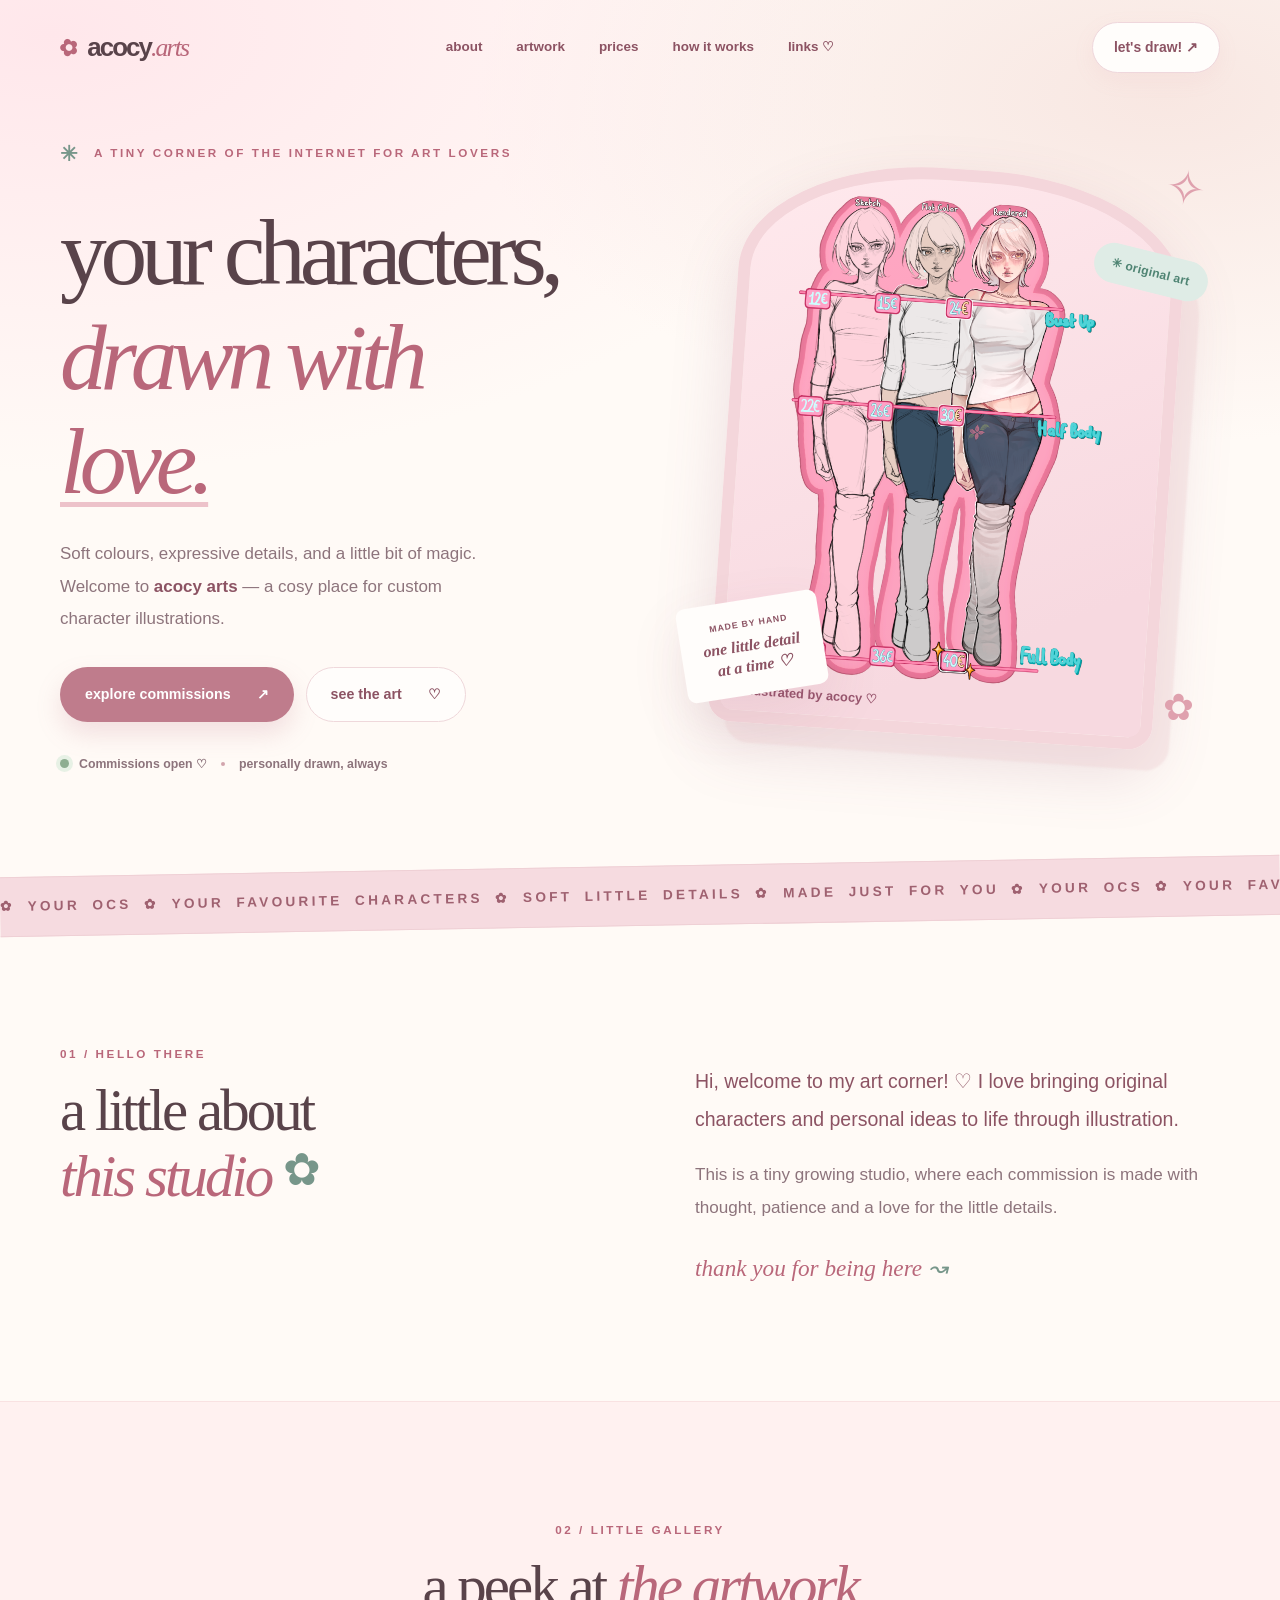
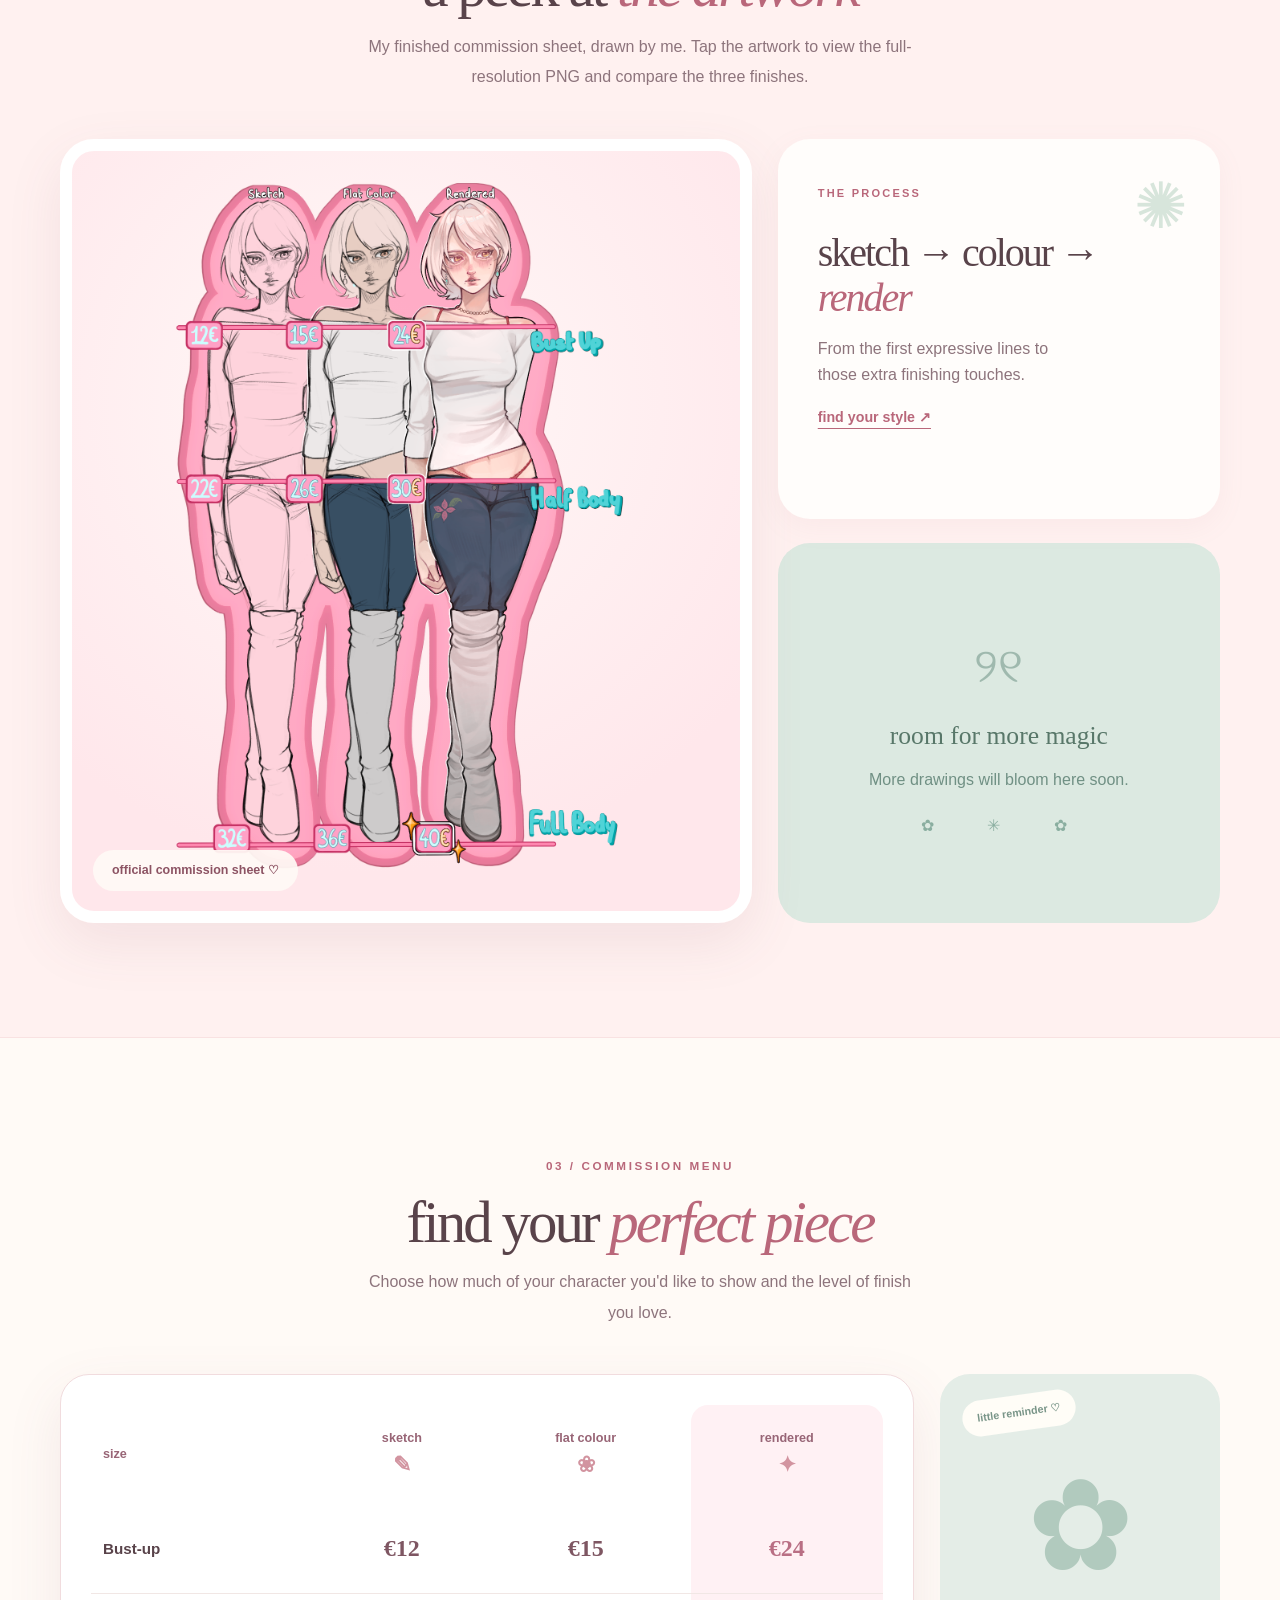
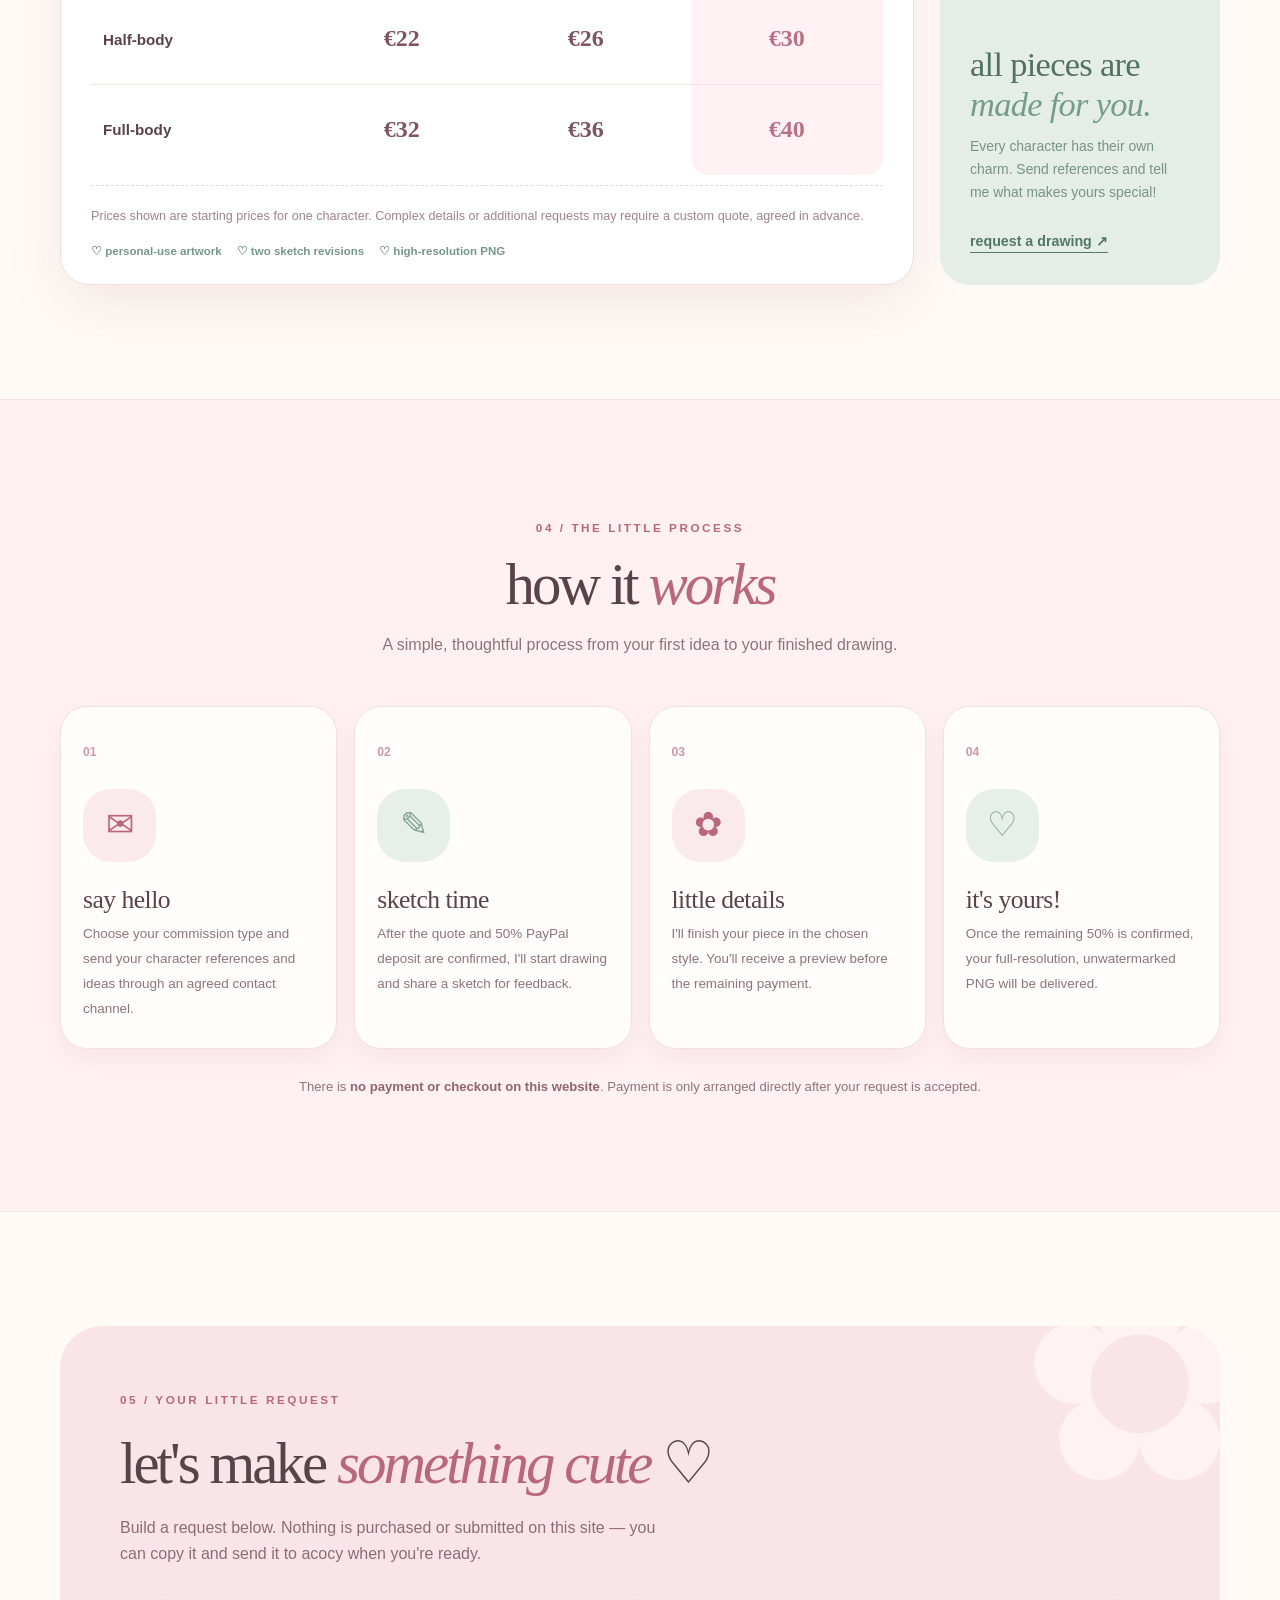
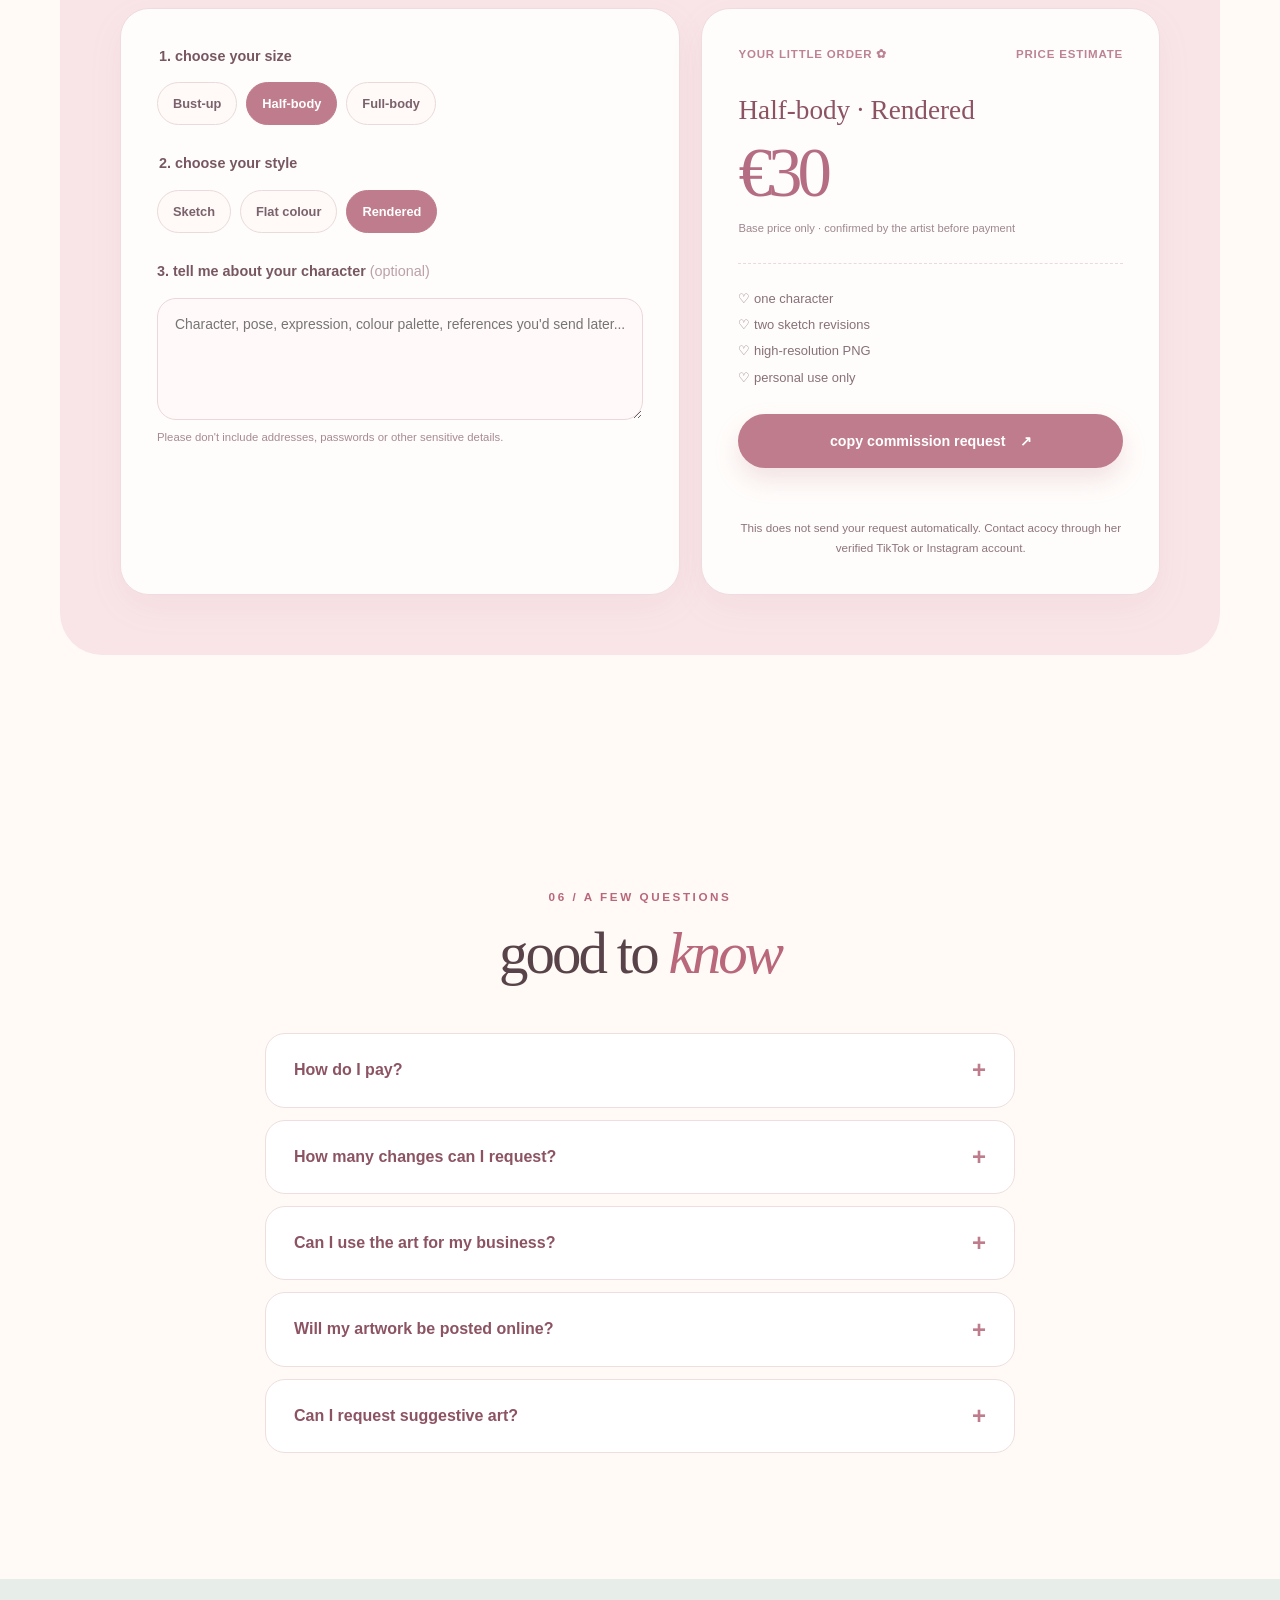
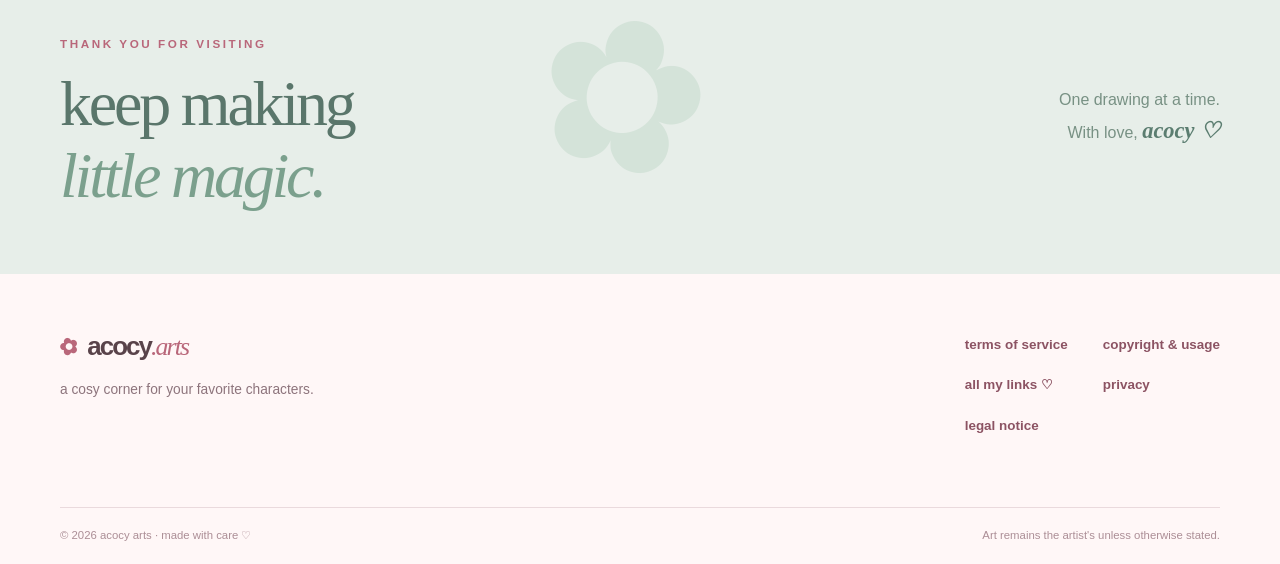
==== index.html @ cb263f5b "Prepare root website for GitHub Pages and remove broken favicon links" ====
<!doctype html>
<html lang="en">
<head>
  <meta charset="utf-8">
  <meta name="viewport" content="width=device-width, initial-scale=1">
  <meta name="theme-color" content="#fff7f6">
  <meta name="description" content="acocy arts — cosy custom character portraits, drawn with care. Explore commission prices, choose your style, and send a commission request. No checkout or payments on this website.">
  <title>acocy arts — made with a little love ♡</title>
  
  <link rel="stylesheet" href="styles.css">
  <script src="site-config.js" defer></script>
  <script src="script.js" defer></script>
</head>
<body>
  <a class="skip-link" href="#main">Skip to content</a>
  <div class="top-wash" aria-hidden="true"></div>
  <header class="site-header">
    <div class="header-inner shell">
      <a class="logo" href="#home" aria-label="acocy arts home"><span class="logo-flower">✿</span> acocy<span class="logo-suffix">.arts</span></a>
      <nav class="desktop-nav" aria-label="Main navigation">
        <a href="#about">about</a><a href="#work">artwork</a><a href="#pricing">prices</a><a href="#how">how it works</a><a href="links.html">links ♡</a>
      </nav>
      <a class="nav-cta" href="#request">let's draw! <span aria-hidden="true">↗</span></a>
    </div>
  </header>
  <main id="main">
    <section id="home" class="hero shell">
      <div class="hero-copy">
        <span class="eyebrow"><span class="tiny-star">✳</span> a tiny corner of the internet for art lovers</span>
        <h1>your characters,<br><em>drawn with</em><br><span class="squiggle">love.</span></h1>
        <p>Soft colours, expressive details, and a little bit of magic. Welcome to <strong>acocy arts</strong> — a cosy place for custom character illustrations.</p>
        <div class="hero-actions"><a class="btn btn-primary" href="#pricing">explore commissions <span aria-hidden="true">↗</span></a><a class="btn btn-light" href="#work">see the art <span aria-hidden="true">♡</span></a></div>
        <div class="hero-note"><span class="status-dot" aria-hidden="true"></span><span id="hero-status">Commissions open ♡</span><span class="note-divider" aria-hidden="true"></span> <span>personally drawn, always</span></div>
      </div>
      <div class="hero-visual">
        <div class="circle-doodle circle-one" aria-hidden="true">✧</div><div class="circle-doodle circle-two" aria-hidden="true">✿</div>
        <div class="hero-image-frame"><img src="assets/acocy-commission-sheet.png" alt="Original commission sheet artwork by acocy, showing sketch, flat colour, and rendered character examples" width="1216" height="1731"><span class="frame-credit">illustrated by acocy ♡</span></div>
        <div class="floating-note"><span>made by hand</span><strong>one little detail<br>at a time ♡</strong></div>
        <span class="illustration-stamp">✳ original art</span>
      </div>
    </section>
    <div class="marquee-ribbon" aria-label="Custom art with care"><div class="ribbon-content" aria-hidden="true">✿ your ocs ✿ your favourite characters ✿ soft little details ✿ made just for you ✿ your ocs ✿ your favourite characters ✿ soft little details ✿ made just for you ✿</div></div>
    <section id="about" class="intro shell section-space">
      <div class="section-heading slim"><span class="eyebrow">01 / hello there</span><h2>a little about<br><em>this studio</em> <span class="mini-flower">✿</span></h2></div>
      <div class="intro-copy"><p>Hi, welcome to my art corner! <span aria-hidden="true">♡</span> I love bringing original characters and personal ideas to life through illustration.</p><p>This is a tiny growing studio, where each commission is made with thought, patience and a love for the little details.</p><div class="intro-signoff">thank you for being here <span>↝</span></div></div>
    </section>
    <section id="work" class="work-section section-space">
      <div class="shell">
        <div class="section-heading centered"><span class="eyebrow">02 / little gallery</span><h2>a peek at <em>the artwork</em></h2><p>My finished commission sheet, drawn by me. Tap the artwork to view the full-resolution PNG and compare the three finishes.</p></div>
        <div class="portfolio-grid">
          <div class="portfolio-feature"><a class="portfolio-image-link" href="assets/acocy-original-commission-sheet.png" target="_blank" rel="noopener" aria-label="Open acocy’s finished commission sheet in full resolution"><img src="assets/acocy-commission-sheet.png" alt="Finished commission sheet by acocy: sketch, flat colour and rendered versions, with prices for bust-up, half-body and full-body" loading="lazy" width="1216" height="1731"></a><span class="image-label">official commission sheet ♡</span></div>
          <div class="portfolio-side">
            <div class="style-note-card"><span class="card-sparkle" aria-hidden="true">✺</span><span class="small-label">the process</span><h3>sketch → colour → <em>render</em></h3><p>From the first expressive lines to those extra finishing touches.</p><a href="#pricing">find your style <span aria-hidden="true">↗</span></a></div>
            <div class="future-gallery"><span class="little-bow" aria-hidden="true">୨୧</span><strong>room for more magic</strong><p>More drawings will bloom here soon.</p><div class="tiny-daisies" aria-hidden="true">✿ &nbsp; ✳ &nbsp; ✿</div></div>
          </div>
        </div>
      </div>
    </section>
    <section id="pricing" class="pricing-section shell section-space">
      <div class="section-heading centered"><span class="eyebrow">03 / commission menu</span><h2>find your <em>perfect piece</em></h2><p>Choose how much of your character you'd like to show and the level of finish you love.</p></div>
      <div class="pricing-layout">
        <div class="pricing-table-wrap"><table class="price-table"><caption class="sr-only">Commission prices in euros by drawing size and style</caption><thead><tr><th scope="col">size</th><th scope="col">sketch <span>✎</span></th><th scope="col">flat colour <span>❀</span></th><th class="render-head" scope="col">rendered <span>✦</span></th></tr></thead><tbody id="price-body"><tr><th scope="row">Bust-up</th><td>€12</td><td>€15</td><td>€24</td></tr><tr><th scope="row">Half-body</th><td>€22</td><td>€26</td><td>€30</td></tr><tr><th scope="row">Full-body</th><td>€32</td><td>€36</td><td>€40</td></tr></tbody></table><p class="pricing-footnote">Prices shown are starting prices for one character. Complex details or additional requests may require a custom quote, agreed in advance.</p><div class="included-list"><span>♡ personal-use artwork</span><span>♡ two sketch revisions</span><span>♡ high-resolution PNG</span></div></div>
        <aside class="menu-aside"><div class="menu-aside-sticker">little reminder ♡</div><div class="menu-aside-illustration" aria-hidden="true">✿</div><h3>all pieces are<br><em>made for you.</em></h3><p>Every character has their own charm. Send references and tell me what makes yours special!</p><a href="#request">request a drawing <span aria-hidden="true">↗</span></a></aside>
      </div>
    </section>
    <section id="how" class="how-section section-space"><div class="shell"><div class="section-heading centered"><span class="eyebrow">04 / the little process</span><h2>how it <em>works</em></h2><p>A simple, thoughtful process from your first idea to your finished drawing.</p></div><div class="steps-grid"><article class="step-card"><span class="step-number">01</span><div class="step-icon" aria-hidden="true">✉</div><h3>say hello</h3><p>Choose your commission type and send your character references and ideas through an agreed contact channel.</p></article><article class="step-card"><span class="step-number">02</span><div class="step-icon" aria-hidden="true">✎</div><h3>sketch time</h3><p>After the quote and 50% PayPal deposit are confirmed, I'll start drawing and share a sketch for feedback.</p></article><article class="step-card"><span class="step-number">03</span><div class="step-icon" aria-hidden="true">✿</div><h3>little details</h3><p>I'll finish your piece in the chosen style. You'll receive a preview before the remaining payment.</p></article><article class="step-card"><span class="step-number">04</span><div class="step-icon" aria-hidden="true">♡</div><h3>it's yours!</h3><p>Once the remaining 50% is confirmed, your full-resolution, unwatermarked PNG will be delivered.</p></article></div><p class="process-note">There is <strong>no payment or checkout on this website</strong>. Payment is only arranged directly after your request is accepted.</p></div></section>
    <section id="request" class="request-section shell section-space"><div class="request-panel"><div class="request-heading"><span class="eyebrow">05 / your little request</span><h2>let's make <em>something cute</em> ♡</h2><p>Build a request below. Nothing is purchased or submitted on this site — you can copy it and send it to acocy when you're ready.</p></div><div class="request-builder"><div class="builder-controls"><fieldset><legend>1. choose your size</legend><div id="size-options" class="choice-group" aria-label="Commission size"></div></fieldset><fieldset><legend>2. choose your style</legend><div id="style-options" class="choice-group" aria-label="Art style"></div></fieldset><label class="note-label" for="request-notes">3. tell me about your character <span>(optional)</span></label><textarea id="request-notes" rows="4" maxlength="800" placeholder="Character, pose, expression, colour palette, references you'd send later..." aria-describedby="notes-hint"></textarea><span id="notes-hint" class="input-hint">Please don't include addresses, passwords or other sensitive details.</span></div><div class="builder-summary"><div class="summary-top"><span>your little order <span aria-hidden="true">✿</span></span><span>price estimate</span></div><p id="summary-name" class="summary-name">Half-body · Rendered</p><div id="summary-price" class="summary-price">€30</div><p class="summary-caption">Base price only · confirmed by the artist before payment</p><div class="summary-includes"><p>♡ one character</p><p>♡ two sketch revisions</p><p>♡ high-resolution PNG</p><p>♡ personal use only</p></div><button id="copy-request" class="btn btn-primary copy-btn" type="button">copy commission request <span aria-hidden="true">↗</span></button><p id="copy-feedback" class="copy-feedback" role="status" aria-live="polite"></p><div id="social-links" class="contact-actions" hidden></div><p class="contact-hint">This does not send your request automatically. Contact acocy through her verified TikTok or Instagram account.</p></div></div></div></section>
    <section class="faq-section shell section-space"><div class="section-heading centered"><span class="eyebrow">06 / a few questions</span><h2>good to <em>know</em></h2></div><div class="faq-list"><details><summary>How do I pay?</summary><p>After your request is accepted, payment is arranged directly via PayPal Goods &amp; Services. Pay 50% before the drawing begins and 50% after the final preview is approved, before receiving the finished PNG. There is no website checkout.</p></details><details><summary>How many changes can I request?</summary><p>Two reasonable revision requests are included during the sketch stage. Larger changes after approval may need a new quote. Mistakes against the agreed brief will be corrected as appropriate, without taking away your legal rights.</p></details><details><summary>Can I use the art for my business?</summary><p>Not at this time. Commissions are licensed for personal, non-commercial use only. Commercial licensing is currently unavailable.</p></details><details><summary>Will my artwork be posted online?</summary><p>Only if you give permission. I'll ask before sharing your commissioned artwork in my portfolio or on social media.</p></details><details><summary>Can I request suggestive art?</summary><p>Mild, non-explicit suggestive artwork may be considered at the artist's discretion. Explicit sexual content, sexualized minors, hateful content and other requests outside the artist's boundaries are not accepted.</p></details></div></section>
    <section class="goodbye-section"><div class="shell goodbye-inner"><span class="goodbye-flower" aria-hidden="true">✿</span><div><span class="eyebrow">thank you for visiting</span><h2>keep making<br><em>little magic.</em></h2></div><p>One drawing at a time.<br>With love, <strong>acocy ♡</strong></p></div></section>
  </main>
  <footer class="site-footer"><div class="shell footer-main"><div><a class="logo footer-logo" href="#home"><span class="logo-flower">✿</span> acocy<span class="logo-suffix">.arts</span></a><p>a cosy corner for your favorite characters.</p></div><div class="footer-links"><a href="terms.html">terms of service</a><a href="copyright.html">copyright &amp; usage</a><a href="links.html">all my links ♡</a><a href="privacy.html">privacy</a><a href="legal.html">legal notice</a></div></div><div class="shell footer-bottom"><span>© <span id="year">2026</span> acocy arts · made with care ♡</span><span>Art remains the artist's unless otherwise stated.</span></div></footer>
</body>
</html>
---- styles.css ----
:root{--paper:#fffaf6;--cream:#fff5ee;--blush:#fce5e6;--pink:#e89da9;--pink-light:#fff1f3;--pink-deep:#b9677a;--rose:#8c5363;--ink:#59434a;--muted:#8d747c;--line:#efd8db;--sage:#77968a;--white:#fffdfb;--radius:28px;--shadow:0 20px 55px rgba(137,79,99,.10)}
*{box-sizing:border-box}html{scroll-behavior:smooth}body{margin:0;background:var(--paper);color:var(--ink);font-family:'Trebuchet MS', 'Segoe UI',Arial,sans-serif;font-size:16px;line-height:1.65;overflow-x:hidden}a{color:inherit}button,textarea{font:inherit}button{cursor:pointer}img{max-width:100%;display:block}::selection{background:#f5cbd2;color:#734251}:focus-visible{outline:3px solid var(--pink-deep);outline-offset:3px}h1,h2,h3,p{margin-top:0}h1,h2,h3{line-height:1.12}h1,h2,h3,.summary-price{font-weight:500}h1,h2,h3,.brand-italic{font-family:Georgia,'Times New Roman',serif}h1 em,h2 em,h3 em{color:var(--pink-deep);font-weight:400}h1{font-size:clamp(3.8rem,7.3vw,7.15rem);letter-spacing:-.066em;margin:.32em 0 .25em}h2{font-size:clamp(2.55rem,4.6vw,4.45rem);letter-spacing:-.05em;margin:.2em 0}h3{font-size:1.55rem;letter-spacing:-.02em}p{color:var(--muted)}.shell{width:min(1160px,calc(100% - 64px));margin-inline:auto}.section-space{padding-top:114px;padding-bottom:114px}.eyebrow{font-size:.73rem;text-transform:uppercase;letter-spacing:.22em;color:var(--pink-deep);font-weight:800}.sr-only{position:absolute;width:1px;height:1px;padding:0;margin:-1px;overflow:hidden;clip:rect(0,0,0,0);white-space:nowrap;border:0}.skip-link{position:absolute;top:-70px;left:12px;z-index:999;background:white;padding:8px;border:2px solid var(--pink-deep)}.skip-link:focus{top:10px}.top-wash{position:absolute;top:0;left:0;right:0;height:680px;pointer-events:none;background:radial-gradient(ellipse at 4% 5%,#ffe7eb 0,transparent 48%),radial-gradient(ellipse at 91% 14%,#f8e7e2 0,transparent 42%);z-index:-1}.site-header{position:relative;z-index:20;padding:22px 0}.header-inner{display:flex;align-items:center;justify-content:space-between;gap:20px}.logo{text-decoration:none;font-size:1.62rem;line-height:1;font-weight:900;letter-spacing:-.075em;color:var(--ink);white-space:nowrap}.logo-flower{color:var(--pink-deep);font-size:1.4rem;display:inline-block;transform:rotate(-18deg);margin-right:6px}.logo-suffix{color:var(--pink-deep);font-family:Georgia,serif;font-style:italic;font-weight:500}.desktop-nav{display:flex;align-items:center;gap:34px}.desktop-nav a,.footer-links a{font-size:.84rem;font-weight:750;text-decoration:none;color:var(--rose);transition:color .2s}.desktop-nav a:hover,.footer-links a:hover{color:var(--pink-deep)}.nav-cta{background:var(--white);color:var(--rose);border:1px solid #efd7dc;padding:13px 21px;border-radius:999px;text-decoration:none;white-space:nowrap;font-size:.87rem;font-weight:800;box-shadow:0 7px 22px #d7879e14}.nav-cta:hover{background:var(--pink-light)}.hero{display:grid;grid-template-columns:1fr 1fr;align-items:center;gap:75px;min-height:700px;padding-top:42px;padding-bottom:92px}.hero-copy{max-width:540px}.hero-copy>p{font-size:1.06rem;max-width:430px;line-height:1.9;margin-bottom:32px}.hero-copy strong{color:var(--rose)}.tiny-star{color:var(--sage);font-size:1.3rem;vertical-align:middle;padding-right:8px}.squiggle{font-style:italic;color:var(--pink-deep);text-decoration:underline;text-decoration-color:#edc2ca;text-decoration-thickness:5px;text-underline-offset:9px}.hero-actions{display:flex;flex-wrap:wrap;gap:12px}.btn{border-radius:999px;text-decoration:none;display:inline-flex;align-items:center;justify-content:center;gap:26px;font-size:.89rem;font-weight:800;padding:17px 24px;border:1px solid transparent;transition:transform .2s,background .2s;line-height:1.3}.btn:hover{transform:translateY(-2px)}.btn-primary{background:#bf7c8c;color:white;box-shadow:0 12px 24px #bf7c8c35}.btn-primary:hover{background:#ab6879}.btn-light{background:var(--white);color:var(--rose);border-color:var(--line)}.hero-note{margin-top:32px;display:flex;align-items:center;flex-wrap:wrap;gap:10px;font-size:.77rem;color:var(--muted);font-weight:700}.status-dot{height:9px;width:9px;border-radius:50%;background:#8eae91;box-shadow:0 0 0 4px #c7e2cc6b}.status-dot.closed{background:var(--pink-deep);box-shadow:0 0 0 4px #f2c8d0}.note-divider{height:4px;width:4px;background:#d2a4ad;border-radius:100%;margin:0 4px}.hero-visual{position:relative;max-width:515px;justify-self:center;width:100%;padding:12px 35px 18px}.hero-image-frame{background:#f2cbd4;border:12px solid #f4d6db;transform:rotate(4deg);padding:15px 15px 38px;border-radius:45% 45% 24px 24px/20% 20% 24px 24px;box-shadow:18px 20px 2px #eed1d36b,0 25px 60px #8e53742b;position:relative;overflow:hidden}.hero-image-frame img{width:100%;max-height:490px;object-fit:cover;object-position:top center;border-radius:45% 45% 11px 11px/18% 18% 11px 11px;background:#f4e1dc;filter:saturate(.89)}.frame-credit{position:absolute;bottom:10px;left:22px;color:#98566e;font-size:.8rem;font-weight:750}.floating-note{position:absolute;left:-2%;bottom:60px;transform:rotate(-9deg);background:var(--white);padding:17px 22px;border-radius:9px;box-shadow:var(--shadow);text-align:center;color:var(--rose);font-size:.8rem}.floating-note span{display:block;letter-spacing:.1em;text-transform:uppercase;font-size:.55rem;font-weight:800;margin-bottom:4px}.floating-note strong{font-family:Georgia,serif;font-size:1rem;font-style:italic;line-height:1.2}.circle-doodle{position:absolute;font-size:3rem;color:#dfa1ae;z-index:3}.circle-one{top:-8px;right:0;transform:rotate(10deg)}.circle-two{bottom:15px;right:12px;font-size:2.3rem}.illustration-stamp{position:absolute;right:-2px;top:16%;background:#dfece6;color:#4f8473;border-radius:999px;transform:rotate(14deg);padding:10px 18px;font-size:.76rem;font-weight:900;letter-spacing:.02em}.marquee-ribbon{overflow:hidden;background:#f6dbe0;border-block:1px solid #efd0d5;transform:rotate(-1deg);padding:18px 0;color:#9f6170}.ribbon-content{min-width:max-content;white-space:nowrap;text-align:center;font-size:.85rem;text-transform:uppercase;letter-spacing:.24em;font-weight:850;word-spacing:.4em}.section-heading{margin-bottom:45px}.section-heading.centered{text-align:center;max-width:700px;margin:0 auto 46px}.section-heading p{max-width:560px;margin:0 auto;line-height:1.9}.mini-flower{font-family:'Trebuchet MS',sans-serif;color:var(--sage);font-size:2.8rem;vertical-align:top}.intro{display:grid;grid-template-columns:1fr 1fr;gap:110px;align-items:start}.intro-copy{padding-top:22px;max-width:530px}.intro-copy p{font-size:1.07rem;line-height:1.95}.intro-copy>p:first-child{color:var(--rose);font-size:1.22rem}.intro-signoff{color:var(--pink-deep);font-family:Georgia,serif;font-size:1.45rem;font-style:italic;margin-top:24px}.intro-signoff span{color:var(--sage)}.work-section{background:#fff1f0;border-block:1px solid #f9e2e2}.portfolio-grid{display:grid;grid-template-columns:1.22fr .78fr;gap:26px}.portfolio-feature{background:#eac1ca;border:12px solid white;border-radius:34px;min-height:510px;overflow:hidden;position:relative;box-shadow:var(--shadow)}.portfolio-feature img{width:100%;height:580px;object-fit:cover;object-position:top center}.image-label{position:absolute;left:21px;bottom:20px;background:#fffaf6ed;color:var(--rose);font-size:.78rem;font-weight:800;padding:10px 19px;border-radius:50px}.portfolio-side{display:grid;grid-template-rows:1fr 1fr;gap:24px}.style-note-card{position:relative;overflow:hidden;background:var(--white);border-radius:32px;padding:40px;box-shadow:0 8px 29px #b77b8912}.small-label{font-size:.69rem;color:var(--pink-deep);letter-spacing:.2em;text-transform:uppercase;font-weight:800}.style-note-card h3{font-size:2.5rem;margin:26px 0 15px;letter-spacing:-.05em}.style-note-card p{max-width:265px}.style-note-card a,.menu-aside a{font-size:.89rem;color:var(--pink-deep);font-weight:850;text-decoration:underline;text-underline-offset:6px}.card-sparkle{position:absolute;right:32px;top:15px;font-size:4rem;color:#d7e5db}.future-gallery{background:#dce9e1;border-radius:32px;padding:42px;display:flex;flex-direction:column;align-items:center;justify-content:center;text-align:center;color:#587769}.future-gallery strong{font-family:Georgia,serif;font-size:1.6rem;font-weight:500;margin:10px 0}.future-gallery p{color:#709084;margin:0}.little-bow{font-size:3rem;color:#9fb9ae}.tiny-daisies{margin-top:20px;letter-spacing:10px;color:#8aaea0}.pricing-layout{display:grid;grid-template-columns:1fr 280px;gap:26px;align-items:stretch}.pricing-table-wrap{background:white;border:1px solid #f1dcde;border-radius:29px;padding:30px 30px 23px;box-shadow:var(--shadow);min-width:0}.price-table{border-collapse:separate;border-spacing:0;width:100%;font-size:.95rem;text-align:center}.price-table th,.price-table td{padding:25px 12px;border-bottom:1px solid #f1e7e5}.price-table thead th{font-size:.79rem;color:#986576;line-height:1.3}.price-table thead span{display:block;color:#d294a0;margin-top:4px;font-size:1.35rem}.price-table th:first-child{text-align:left}.price-table tbody th{font-weight:850;color:var(--ink)}.price-table tbody td{font-family:Georgia,serif;font-size:1.5rem;font-weight:600;color:#7e5662}.price-table tr:last-child td,.price-table tr:last-child th{border:0}.render-head{background:#fff1f4;border-radius:17px 17px 0 0}.price-table tbody td:last-child{background:#fff1f4;color:#b96f84;font-weight:800}.price-table tbody tr:last-child td:last-child{border-radius:0 0 17px 17px}.pricing-footnote{font-size:.79rem;line-height:1.7;color:#9c8589;border-top:1px dashed #e8d8d9;padding-top:20px;margin:10px 0 15px}.included-list{display:flex;gap:15px;flex-wrap:wrap;font-size:.72rem;color:var(--sage);font-weight:850}.menu-aside{background:#e4ede7;border-radius:30px;padding:35px 30px 32px;position:relative;overflow:hidden;display:flex;flex-direction:column;align-items:flex-start;justify-content:flex-end}.menu-aside-sticker{position:absolute;top:21px;left:22px;background:#fffdf7;color:#799588;font-size:.67rem;font-weight:900;padding:9px 15px;border-radius:25px;transform:rotate(-8deg)}.menu-aside-illustration{font-size:8rem;color:#b1cabe;margin:auto;line-height:1}.menu-aside h3{font-size:2.15rem;line-height:1.18;margin-bottom:10px;color:#547165}.menu-aside h3 em{color:#749b8b}.menu-aside p{color:#789287;font-size:.87rem}.menu-aside a{color:#537767;margin-top:12px}.how-section{background:#fff0f1;border-block:1px solid #fae4e6}.steps-grid{display:grid;grid-template-columns:repeat(4,1fr);gap:17px}.step-card{background:var(--white);border:1px solid #f2e1e1;border-radius:27px;padding:31px 22px 26px;box-shadow:0 10px 25px #ac758014}.step-number{font-size:.76rem;font-weight:850;color:#ca9aa6}.step-icon{display:grid;place-items:center;width:73px;height:73px;border-radius:28px;background:#faeaed;color:var(--pink-deep);font-size:2.1rem;margin:24px 0}.step-card:nth-child(even) .step-icon{background:#e6efe9;color:#83a296}.step-card h3{font-size:1.6rem;margin-bottom:8px}.step-card p{font-size:.84rem;line-height:1.85;margin:0}.process-note{text-align:center;font-size:.82rem;margin:27px 0 0}.process-note strong{color:#926474}.request-panel{border-radius:42px;padding:60px;background:#f9e5e8;position:relative;overflow:hidden}.request-panel:before{content:'✿';position:absolute;right:-40px;top:-90px;color:#fff2f3;font-size:18rem;line-height:1}.request-heading{position:relative;max-width:660px;margin-bottom:40px}.request-heading h2{margin:18px 0}.request-heading p{color:#8d6c78;max-width:545px}.request-builder{display:grid;grid-template-columns:1.1fr .9fr;gap:21px;position:relative}.builder-controls,.builder-summary{background:var(--white);border-radius:29px;padding:36px;border:1px solid #f0dce0;box-shadow:0 12px 36px #a36b7612}.builder-controls fieldset{border:0;margin:0 0 27px;padding:0}.builder-controls legend,.note-label{font-weight:850;color:#775762;display:block;font-size:.9rem;margin-bottom:14px}.note-label span{color:#bba0a8;font-weight:500}.choice-group{display:flex;flex-wrap:wrap;gap:9px}.choice-pill{display:inline-flex;align-items:center;justify-content:center;gap:7px;min-height:43px;background:#fff9f8;border:1px solid #e9dadb;color:#7a626c;padding:10px 15px;border-radius:999px;font-size:.8rem;font-weight:800;transition:background .15s,border-color .15s}.choice-pill:hover{border-color:#c9909e}.choice-pill[aria-pressed="true"]{background:#bf7c8c;color:white;border-color:#bf7c8c}.builder-controls textarea{width:100%;resize:vertical;border:1px solid #ecd7d9;border-radius:19px;background:#fffaf9;min-height:114px;padding:14px 17px;outline:none;color:var(--ink);font-size:.87rem;line-height:1.65}.builder-controls textarea:focus{border-color:#c88c9b;box-shadow:0 0 0 3px #eecfd77d}.input-hint{display:block;font-size:.71rem;color:#a78a94}.summary-top{display:flex;justify-content:space-between;gap:10px;font-size:.72rem;color:#bb8393;font-weight:900;letter-spacing:.07em;text-transform:uppercase}.summary-name{margin:24px 0 4px;font-family:Georgia,serif;font-size:1.7rem;color:var(--rose)}.summary-price{font-family:Georgia,serif;font-size:4.3rem;line-height:1.1;letter-spacing:-.07em;color:#b46d83}.summary-caption{font-size:.7rem;margin:7px 0 25px;color:#9d8790}.summary-includes{border-top:1px dashed #ecd9df;padding-top:19px;margin-bottom:26px}.summary-includes p{font-size:.81rem;margin:5px 0;color:#877179}.copy-btn{width:100%;gap:14px}.copy-feedback{font-size:.82rem;color:#608c72;text-align:center;min-height:16px;margin:12px 0 0}.contact-actions{display:flex;flex-wrap:wrap;gap:8px;margin-top:10px}.contact-actions a{color:var(--rose);border:1px solid var(--line);font-weight:750;background:#fff8f8;border-radius:20px;padding:9px 12px;text-decoration:none;font-size:.8rem}.contact-hint{font-size:.73rem;text-align:center;line-height:1.7;margin:12px 0 0}.faq-list{max-width:750px;margin:auto}.faq-list details{background:white;border:1px solid #eededf;border-radius:20px;margin-bottom:12px;overflow:hidden}.faq-list summary{list-style:none;cursor:pointer;padding:23px 28px;font-weight:850;color:var(--rose);display:flex;align-items:center;justify-content:space-between;gap:14px}.faq-list summary::-webkit-details-marker{display:none}.faq-list summary:after{content:'+';font-size:1.5rem;color:#bf7c8c;line-height:1}.faq-list details[open] summary:after{content:'−'}.faq-list details p{padding:0 28px 21px;margin:0;font-size:.91rem;line-height:1.8}.goodbye-section{background:#e7eee9;overflow:hidden}.goodbye-inner{display:flex;align-items:center;justify-content:space-between;gap:30px;min-height:295px;position:relative}.goodbye-inner h2{margin:12px 0;color:#5a766b;font-size:clamp(3rem,5vw,5rem)}.goodbye-inner h2 em{color:#7ba08d}.goodbye-inner p{font-size:1rem;text-align:right;color:#789184}.goodbye-inner p strong{font-family:Georgia,serif;color:#5b7d70;font-size:1.4rem;font-style:italic}.goodbye-flower{position:absolute;left:41%;top:4%;font-size:13rem;line-height:1;color:#d4e3d9;transform:rotate(15deg);pointer-events:none}.site-footer{background:#fff7f7;padding:60px 0 20px}.footer-main{display:flex;justify-content:space-between;gap:30px;align-items:start;margin-bottom:70px}.footer-main p{font-size:.86rem;margin:15px 0}.footer-links{display:grid;grid-template-columns:repeat(2,auto);column-gap:35px;row-gap:18px}.footer-bottom{border-top:1px solid #eadadd;padding-top:18px;display:flex;align-items:center;justify-content:space-between;gap:20px;font-size:.71rem;color:#ac8e96}.legal-page .subhero{padding:92px 0 50px;position:relative}.legal-page .subhero h1{font-size:clamp(3rem,5.8vw,5.8rem);margin:.14em 0}.legal-page .subhero p{max-width:680px}.legal-layout{display:grid;grid-template-columns:260px minmax(0,780px);gap:55px;align-items:start;margin-bottom:110px}.legal-toc{background:#fff0f1;border:1px solid #f1dfe2;border-radius:24px;padding:25px;position:sticky;top:20px}.legal-toc h2{font-size:1.3rem;margin:0 0 15px}.legal-toc a{display:block;padding:6px 0;color:var(--rose);font-size:.85rem;text-decoration:none}.legal-toc a:hover{text-decoration:underline}.legal-article{background:#fffdfb;border:1px solid #f1dfe2;border-radius:30px;padding:46px;box-shadow:0 15px 43px #b9819110}.legal-article section{border-bottom:1px solid #f0e3e4;padding:0 0 27px;margin:0 0 32px;scroll-margin-top:35px}.legal-article section:last-child{border:0;padding:0;margin:0}.legal-article h2{font-size:1.9rem;margin:0 0 13px;color:#835464}.legal-article p,.legal-article li{font-size:.92rem;line-height:1.94;color:#75626a}.legal-article ul,.legal-article ol{padding-left:20px}.legal-article li{margin-bottom:7px}.legal-article strong{color:#765262}.legal-alert{background:#e9f1eb;border-radius:17px;padding:18px 20px;color:#5c786e;font-size:.83rem;margin-top:24px}.legal-alert p{margin:0;color:#5c786e}.legal-back{display:inline-block;text-decoration:none;background:var(--white);border:1px solid var(--line);border-radius:100px;padding:10px 20px;font-weight:800;color:var(--rose);font-size:.86rem;margin-top:20px}
@media(max-width:1000px){.desktop-nav{gap:16px}.hero{gap:28px}.hero h1{font-size:clamp(3.5rem,7vw,5.7rem)}.steps-grid{grid-template-columns:repeat(2,1fr)}.intro{gap:60px}.pricing-layout{grid-template-columns:1fr 230px}.menu-aside{padding:25px}.legal-layout{grid-template-columns:220px minmax(0,1fr);gap:24px}}
@media(max-width:750px){.shell{width:min(100% - 34px,600px)}.section-space{padding-block:76px}.site-header{padding:16px 0}.desktop-nav{display:none}.logo{font-size:1.38rem}.nav-cta{padding:11px 15px;font-size:.77rem}.hero{grid-template-columns:1fr;padding-top:36px;padding-bottom:80px;gap:55px;min-height:0}.hero-copy{max-width:540px}.hero h1{font-size:clamp(3.7rem,13vw,5.3rem)}.hero-copy>p{font-size:.96rem}.hero-visual{width:min(100%,450px);padding:0 36px 12px}.hero-image-frame img{max-height:415px}.floating-note{left:5px;bottom:38px}.illustration-stamp{right:2px}.intro,.portfolio-grid,.pricing-layout,.request-builder,.legal-layout{grid-template-columns:1fr}.intro{gap:0}.intro-copy{padding-top:0}.portfolio-feature img{height:520px}.portfolio-side{grid-template-columns:1fr 1fr;grid-template-rows:auto}.style-note-card,.future-gallery{padding:27px}.style-note-card h3{font-size:1.8rem}.menu-aside{min-height:255px;display:block;padding:35px}.menu-aside-illustration{position:absolute;right:30px;top:48px;font-size:7rem}.menu-aside h3{max-width:240px}.menu-aside p{max-width:300px}.request-panel{padding:28px 18px;border-radius:31px}.request-heading{padding-inline:9px}.footer-main{flex-direction:column;margin-bottom:45px}.footer-links{width:100%;grid-template-columns:repeat(2,minmax(0,1fr))}.footer-bottom{flex-direction:column;align-items:flex-start}.legal-page .subhero{padding:65px 0 28px}.legal-toc{position:static}.legal-article{padding:30px 23px}.goodbye-inner{padding:60px 0;min-height:245px}.goodbye-flower{left:47%;top:20%;font-size:8rem}}
@media(max-width:480px){.hero h1{font-size:3.58rem}.hero-actions{gap:9px}.btn{padding:14px 16px;gap:10px;font-size:.77rem}.hero-note{font-size:.67rem}.hero-visual{padding-inline:27px}.hero-image-frame{border-width:8px;padding:9px 9px 32px}.hero-image-frame img{max-height:370px}.floating-note{font-size:.7rem;padding:9px 11px}.floating-note strong{font-size:.85rem}.illustration-stamp{font-size:.62rem;padding:8px 10px}.portfolio-side{grid-template-columns:1fr}.portfolio-feature img{height:450px}.pricing-table-wrap{padding:20px 11px}.price-table th,.price-table td{padding:19px 5px}.price-table thead th{font-size:.63rem}.price-table tbody th{font-size:.77rem}.price-table tbody td{font-size:1.2rem}.included-list{gap:9px}.step-card{padding:24px 18px}.step-icon{height:54px;width:54px;font-size:1.6rem;margin:17px 0}.step-card h3{font-size:1.35rem}.step-card p{font-size:.76rem}.steps-grid{gap:10px}.builder-controls,.builder-summary{padding:25px 19px}.goodbye-inner{flex-direction:column;align-items:flex-start;gap:5px}.goodbye-inner p{text-align:left}.goodbye-flower{right:0;left:auto;top:25px}}
@media(prefers-reduced-motion:reduce){html{scroll-behavior:auto}*,*:before,*:after{transition-duration:.01ms!important;animation-duration:.01ms!important}}
/* Keep long decorative ribbon text inside the viewport on narrow screens. */
.marquee-ribbon{max-width:100%;overflow:hidden;contain:paint}
@media(max-width:750px){.marquee-ribbon{transform:none}}

/* V2 · The artist's finished transparent commission sheet. */
.hero-image-frame{background:linear-gradient(155deg,#ffe9ed,#f7d9e0 80%)}
.hero-image-frame img{object-fit:contain;object-position:top center;background:transparent;filter:none;height:490px;width:100%;border-radius:0}
.portfolio-feature{background:radial-gradient(circle at 45% 33%,#fff9f8 0,#ffe7eb 75%);display:flex;align-items:center;justify-content:center;min-height:645px}
.portfolio-image-link{width:100%;display:flex;justify-content:center;align-items:center;min-height:645px;padding:24px 24px 36px;text-decoration:none}
.portfolio-feature img{object-fit:contain;object-position:center;height:700px;max-height:none;width:auto;max-width:100%}
.portfolio-feature .image-label{pointer-events:none}
@media(max-width:750px){.portfolio-feature,.portfolio-image-link{min-height:0}.portfolio-feature img{height:auto;max-height:740px;max-width:100%}.hero-image-frame img{height:420px;max-height:none}}
@media(max-width:480px){.portfolio-image-link{padding:17px 7px 42px}.portfolio-feature img{height:auto;max-height:620px}.hero-image-frame img{height:375px;max-height:none}}
/* V2 · Dedicated soft-pink, editable links / bio page. */
.links-page{background:#fff9f7;min-height:100vh;position:relative}
.links-bg{position:fixed;inset:0;background:radial-gradient(circle at 3% 12%,#f8dbe5 0,transparent 31%),radial-gradient(circle at 94% 7%,#f8e9dc 0,transparent 27%),radial-gradient(circle at 80% 83%,#ffebef 0,transparent 39%);z-index:-1;pointer-events:none}
.links-top{padding:23px 0 7px;display:flex;justify-content:center;align-items:center}
.links-top a{text-decoration:none;color:var(--rose);font-size:.83rem;font-weight:800}
.links-wrap{width:min(100% - 32px,504px);margin:26px auto 44px;position:relative}
.links-sparkle{position:absolute;z-index:-1;color:#edb1bf;font-size:2.7rem;pointer-events:none}
.links-sparkle.one{left:-36px;top:80px;transform:rotate(-24deg)}
.links-sparkle.two{right:-26px;top:315px;color:#b2c9be;transform:rotate(15deg)}
.links-profile{text-align:center;margin:0 auto 23px}
.links-avatar-ring{width:145px;height:145px;border-radius:50%;background:linear-gradient(145deg,#ffdce3,#f6b7c5);padding:7px;margin:0 auto 19px;box-shadow:0 11px 26px #b8667d30;transform:rotate(-4deg)}
.links-avatar-ring img{background:#fff7f5;border-radius:50%;height:100%;width:100%;object-fit:cover;object-position:center 37%;border:4px solid #fff8f7}
.links-profile .eyebrow{letter-spacing:.16em;font-size:.68rem}
.links-profile h1{font-size:clamp(3.3rem,12vw,4.35rem);margin:3px 0 7px;line-height:1;color:#8b5262}
.links-profile h1 span{color:#c78199;font-style:italic}
.links-profile p{margin:0 auto;color:#997985;max-width:360px;font-size:.9rem;line-height:1.72}
.link-status{display:inline-flex;gap:8px;align-items:center;padding:9px 17px;margin-top:17px;border:1px solid #f4dbe1;border-radius:999px;background:#fffdfc;color:#956a7e;font-size:.75rem;font-weight:800}
.link-status .status-dot{width:8px;height:8px;margin:0;flex-shrink:0}
.link-status .status-dot.closed{background:#b8a9ab}
.bio-links{display:grid;gap:13px;margin:30px 0 20px}
.bio-link{min-height:88px;display:flex;align-items:center;gap:16px;text-decoration:none;border-radius:25px;padding:17px 21px;border:1px solid #edd7dc;background:#fffcfa;box-shadow:0 8px 19px #ad6e8115;transition:transform .18s,box-shadow .18s,border-color .18s}
.bio-link:hover{transform:translateY(-2px);border-color:#e8acb8;box-shadow:0 13px 23px #ad6e8124}
.bio-link.primary{background:linear-gradient(115deg,#c47f95,#b56c84);border-color:#bd7b90;color:white}
.bio-link-icon{display:grid;place-items:center;width:52px;height:52px;flex-shrink:0;border-radius:18px;background:#fae7ec;color:#ba738b;font-size:1.8rem}
.bio-link.primary .bio-link-icon{background:#ffffff35;color:white}
.bio-link-body{display:grid;gap:2px;flex:1;min-width:0}
.bio-link-body strong{font-size:1rem;color:#875d6d;line-height:1.35}
.bio-link-body small{font-size:.75rem;line-height:1.45;color:#ac8e99}
.bio-link.primary .bio-link-body strong,.bio-link.primary .bio-link-body small{color:white}
.bio-link-arrow{margin-left:auto;color:#c49aa7;font-size:1.1rem}
.bio-link.primary .bio-link-arrow{color:white}
.bio-divider{display:flex;align-items:center;gap:13px;margin:29px 4px 20px;color:#b98a9a;font-size:.72rem;font-weight:900;letter-spacing:.17em;text-transform:uppercase}
.bio-divider:before,.bio-divider:after{content:'';height:1px;background:#e8cfd8;flex:1}
.bio-empty{text-align:center;border:1px dashed #e3c7d2;background:#fffdfcc7;border-radius:19px;padding:18px 16px;color:#997c86;font-size:.83rem;line-height:1.7}
.bio-empty strong{color:#a3677f}
.bio-mini-menu{width:100%;display:block;border-radius:30px;padding:19px;border:1px solid #f0d8de;background:#fff4f4;text-decoration:none;box-shadow:0 12px 26px #b37c8b14}
.bio-mini-menu img{display:block;width:100%;max-width:300px;max-height:280px;object-fit:contain;margin:0 auto}
.bio-mini-menu span{text-align:center;display:block;font-size:.78rem;font-weight:800;color:#a46b82;margin-top:12px}
.bio-footer{text-align:center;padding:12px 0 24px;font-size:.72rem;color:#a88c97;line-height:2}
.bio-footer a{color:#8c6675;text-decoration:underline;text-underline-offset:3px;margin:0 5px}
@media(max-width:490px){.links-wrap{width:min(100% - 30px,504px);margin-top:20px}.links-avatar-ring{width:130px;height:130px}.bio-link{padding:14px 15px;min-height:80px}.bio-link-icon{width:46px;height:46px;border-radius:16px;font-size:1.5rem}.links-sparkle.one{left:0;top:64px}.links-sparkle.two{right:0;top:330px}}
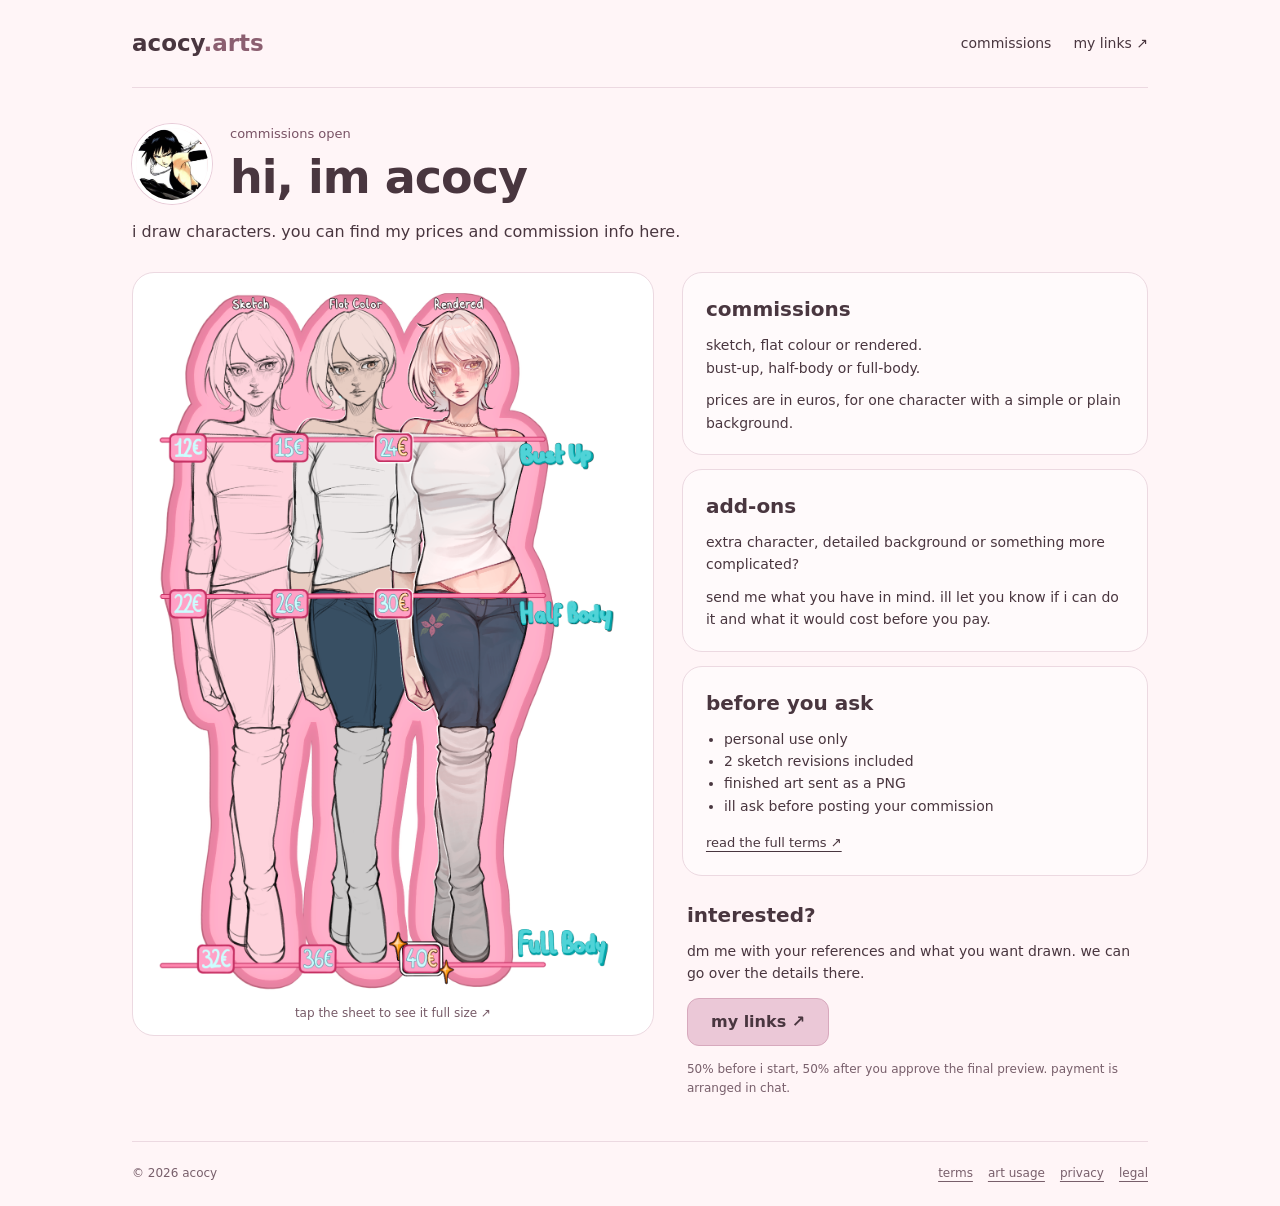
==== commit 58e55a14: "Simplify commission showcase and link page with casual first-person copy" ====
--- a/index.html
+++ b/index.html
@@ -1,73 +1,10 @@
 <!doctype html>
-<html lang="en">
-<head>
-  <meta charset="utf-8">
-  <meta name="viewport" content="width=device-width, initial-scale=1">
-  <meta name="theme-color" content="#fff7f6">
-  <meta name="description" content="acocy arts — cosy custom character portraits, drawn with care. Explore commission prices, choose your style, and send a commission request. No checkout or payments on this website.">
-  <title>acocy arts — made with a little love ♡</title>
-  
-  <link rel="stylesheet" href="styles.css">
-  <script src="site-config.js" defer></script>
-  <script src="script.js" defer></script>
-</head>
-<body>
-  <a class="skip-link" href="#main">Skip to content</a>
-  <div class="top-wash" aria-hidden="true"></div>
-  <header class="site-header">
-    <div class="header-inner shell">
-      <a class="logo" href="#home" aria-label="acocy arts home"><span class="logo-flower">✿</span> acocy<span class="logo-suffix">.arts</span></a>
-      <nav class="desktop-nav" aria-label="Main navigation">
-        <a href="#about">about</a><a href="#work">artwork</a><a href="#pricing">prices</a><a href="#how">how it works</a><a href="links.html">links ♡</a>
-      </nav>
-      <a class="nav-cta" href="#request">let's draw! <span aria-hidden="true">↗</span></a>
-    </div>
-  </header>
-  <main id="main">
-    <section id="home" class="hero shell">
-      <div class="hero-copy">
-        <span class="eyebrow"><span class="tiny-star">✳</span> a tiny corner of the internet for art lovers</span>
-        <h1>your characters,<br><em>drawn with</em><br><span class="squiggle">love.</span></h1>
-        <p>Soft colours, expressive details, and a little bit of magic. Welcome to <strong>acocy arts</strong> — a cosy place for custom character illustrations.</p>
-        <div class="hero-actions"><a class="btn btn-primary" href="#pricing">explore commissions <span aria-hidden="true">↗</span></a><a class="btn btn-light" href="#work">see the art <span aria-hidden="true">♡</span></a></div>
-        <div class="hero-note"><span class="status-dot" aria-hidden="true"></span><span id="hero-status">Commissions open ♡</span><span class="note-divider" aria-hidden="true"></span> <span>personally drawn, always</span></div>
-      </div>
-      <div class="hero-visual">
-        <div class="circle-doodle circle-one" aria-hidden="true">✧</div><div class="circle-doodle circle-two" aria-hidden="true">✿</div>
-        <div class="hero-image-frame"><img src="assets/acocy-commission-sheet.png" alt="Original commission sheet artwork by acocy, showing sketch, flat colour, and rendered character examples" width="1216" height="1731"><span class="frame-credit">illustrated by acocy ♡</span></div>
-        <div class="floating-note"><span>made by hand</span><strong>one little detail<br>at a time ♡</strong></div>
-        <span class="illustration-stamp">✳ original art</span>
-      </div>
-    </section>
-    <div class="marquee-ribbon" aria-label="Custom art with care"><div class="ribbon-content" aria-hidden="true">✿ your ocs ✿ your favourite characters ✿ soft little details ✿ made just for you ✿ your ocs ✿ your favourite characters ✿ soft little details ✿ made just for you ✿</div></div>
-    <section id="about" class="intro shell section-space">
-      <div class="section-heading slim"><span class="eyebrow">01 / hello there</span><h2>a little about<br><em>this studio</em> <span class="mini-flower">✿</span></h2></div>
-      <div class="intro-copy"><p>Hi, welcome to my art corner! <span aria-hidden="true">♡</span> I love bringing original characters and personal ideas to life through illustration.</p><p>This is a tiny growing studio, where each commission is made with thought, patience and a love for the little details.</p><div class="intro-signoff">thank you for being here <span>↝</span></div></div>
-    </section>
-    <section id="work" class="work-section section-space">
-      <div class="shell">
-        <div class="section-heading centered"><span class="eyebrow">02 / little gallery</span><h2>a peek at <em>the artwork</em></h2><p>My finished commission sheet, drawn by me. Tap the artwork to view the full-resolution PNG and compare the three finishes.</p></div>
-        <div class="portfolio-grid">
-          <div class="portfolio-feature"><a class="portfolio-image-link" href="assets/acocy-original-commission-sheet.png" target="_blank" rel="noopener" aria-label="Open acocy’s finished commission sheet in full resolution"><img src="assets/acocy-commission-sheet.png" alt="Finished commission sheet by acocy: sketch, flat colour and rendered versions, with prices for bust-up, half-body and full-body" loading="lazy" width="1216" height="1731"></a><span class="image-label">official commission sheet ♡</span></div>
-          <div class="portfolio-side">
-            <div class="style-note-card"><span class="card-sparkle" aria-hidden="true">✺</span><span class="small-label">the process</span><h3>sketch → colour → <em>render</em></h3><p>From the first expressive lines to those extra finishing touches.</p><a href="#pricing">find your style <span aria-hidden="true">↗</span></a></div>
-            <div class="future-gallery"><span class="little-bow" aria-hidden="true">୨୧</span><strong>room for more magic</strong><p>More drawings will bloom here soon.</p><div class="tiny-daisies" aria-hidden="true">✿ &nbsp; ✳ &nbsp; ✿</div></div>
-          </div>
-        </div>
-      </div>
-    </section>
-    <section id="pricing" class="pricing-section shell section-space">
-      <div class="section-heading centered"><span class="eyebrow">03 / commission menu</span><h2>find your <em>perfect piece</em></h2><p>Choose how much of your character you'd like to show and the level of finish you love.</p></div>
-      <div class="pricing-layout">
-        <div class="pricing-table-wrap"><table class="price-table"><caption class="sr-only">Commission prices in euros by drawing size and style</caption><thead><tr><th scope="col">size</th><th scope="col">sketch <span>✎</span></th><th scope="col">flat colour <span>❀</span></th><th class="render-head" scope="col">rendered <span>✦</span></th></tr></thead><tbody id="price-body"><tr><th scope="row">Bust-up</th><td>€12</td><td>€15</td><td>€24</td></tr><tr><th scope="row">Half-body</th><td>€22</td><td>€26</td><td>€30</td></tr><tr><th scope="row">Full-body</th><td>€32</td><td>€36</td><td>€40</td></tr></tbody></table><p class="pricing-footnote">Prices shown are starting prices for one character. Complex details or additional requests may require a custom quote, agreed in advance.</p><div class="included-list"><span>♡ personal-use artwork</span><span>♡ two sketch revisions</span><span>♡ high-resolution PNG</span></div></div>
-        <aside class="menu-aside"><div class="menu-aside-sticker">little reminder ♡</div><div class="menu-aside-illustration" aria-hidden="true">✿</div><h3>all pieces are<br><em>made for you.</em></h3><p>Every character has their own charm. Send references and tell me what makes yours special!</p><a href="#request">request a drawing <span aria-hidden="true">↗</span></a></aside>
-      </div>
-    </section>
-    <section id="how" class="how-section section-space"><div class="shell"><div class="section-heading centered"><span class="eyebrow">04 / the little process</span><h2>how it <em>works</em></h2><p>A simple, thoughtful process from your first idea to your finished drawing.</p></div><div class="steps-grid"><article class="step-card"><span class="step-number">01</span><div class="step-icon" aria-hidden="true">✉</div><h3>say hello</h3><p>Choose your commission type and send your character references and ideas through an agreed contact channel.</p></article><article class="step-card"><span class="step-number">02</span><div class="step-icon" aria-hidden="true">✎</div><h3>sketch time</h3><p>After the quote and 50% PayPal deposit are confirmed, I'll start drawing and share a sketch for feedback.</p></article><article class="step-card"><span class="step-number">03</span><div class="step-icon" aria-hidden="true">✿</div><h3>little details</h3><p>I'll finish your piece in the chosen style. You'll receive a preview before the remaining payment.</p></article><article class="step-card"><span class="step-number">04</span><div class="step-icon" aria-hidden="true">♡</div><h3>it's yours!</h3><p>Once the remaining 50% is confirmed, your full-resolution, unwatermarked PNG will be delivered.</p></article></div><p class="process-note">There is <strong>no payment or checkout on this website</strong>. Payment is only arranged directly after your request is accepted.</p></div></section>
-    <section id="request" class="request-section shell section-space"><div class="request-panel"><div class="request-heading"><span class="eyebrow">05 / your little request</span><h2>let's make <em>something cute</em> ♡</h2><p>Build a request below. Nothing is purchased or submitted on this site — you can copy it and send it to acocy when you're ready.</p></div><div class="request-builder"><div class="builder-controls"><fieldset><legend>1. choose your size</legend><div id="size-options" class="choice-group" aria-label="Commission size"></div></fieldset><fieldset><legend>2. choose your style</legend><div id="style-options" class="choice-group" aria-label="Art style"></div></fieldset><label class="note-label" for="request-notes">3. tell me about your character <span>(optional)</span></label><textarea id="request-notes" rows="4" maxlength="800" placeholder="Character, pose, expression, colour palette, references you'd send later..." aria-describedby="notes-hint"></textarea><span id="notes-hint" class="input-hint">Please don't include addresses, passwords or other sensitive details.</span></div><div class="builder-summary"><div class="summary-top"><span>your little order <span aria-hidden="true">✿</span></span><span>price estimate</span></div><p id="summary-name" class="summary-name">Half-body · Rendered</p><div id="summary-price" class="summary-price">€30</div><p class="summary-caption">Base price only · confirmed by the artist before payment</p><div class="summary-includes"><p>♡ one character</p><p>♡ two sketch revisions</p><p>♡ high-resolution PNG</p><p>♡ personal use only</p></div><button id="copy-request" class="btn btn-primary copy-btn" type="button">copy commission request <span aria-hidden="true">↗</span></button><p id="copy-feedback" class="copy-feedback" role="status" aria-live="polite"></p><div id="social-links" class="contact-actions" hidden></div><p class="contact-hint">This does not send your request automatically. Contact acocy through her verified TikTok or Instagram account.</p></div></div></div></section>
-    <section class="faq-section shell section-space"><div class="section-heading centered"><span class="eyebrow">06 / a few questions</span><h2>good to <em>know</em></h2></div><div class="faq-list"><details><summary>How do I pay?</summary><p>After your request is accepted, payment is arranged directly via PayPal Goods &amp; Services. Pay 50% before the drawing begins and 50% after the final preview is approved, before receiving the finished PNG. There is no website checkout.</p></details><details><summary>How many changes can I request?</summary><p>Two reasonable revision requests are included during the sketch stage. Larger changes after approval may need a new quote. Mistakes against the agreed brief will be corrected as appropriate, without taking away your legal rights.</p></details><details><summary>Can I use the art for my business?</summary><p>Not at this time. Commissions are licensed for personal, non-commercial use only. Commercial licensing is currently unavailable.</p></details><details><summary>Will my artwork be posted online?</summary><p>Only if you give permission. I'll ask before sharing your commissioned artwork in my portfolio or on social media.</p></details><details><summary>Can I request suggestive art?</summary><p>Mild, non-explicit suggestive artwork may be considered at the artist's discretion. Explicit sexual content, sexualized minors, hateful content and other requests outside the artist's boundaries are not accepted.</p></details></div></section>
-    <section class="goodbye-section"><div class="shell goodbye-inner"><span class="goodbye-flower" aria-hidden="true">✿</span><div><span class="eyebrow">thank you for visiting</span><h2>keep making<br><em>little magic.</em></h2></div><p>One drawing at a time.<br>With love, <strong>acocy ♡</strong></p></div></section>
-  </main>
-  <footer class="site-footer"><div class="shell footer-main"><div><a class="logo footer-logo" href="#home"><span class="logo-flower">✿</span> acocy<span class="logo-suffix">.arts</span></a><p>a cosy corner for your favorite characters.</p></div><div class="footer-links"><a href="terms.html">terms of service</a><a href="copyright.html">copyright &amp; usage</a><a href="links.html">all my links ♡</a><a href="privacy.html">privacy</a><a href="legal.html">legal notice</a></div></div><div class="shell footer-bottom"><span>© <span id="year">2026</span> acocy arts · made with care ♡</span><span>Art remains the artist's unless otherwise stated.</span></div></footer>
-</body>
-</html>
+<html lang="en"><head><meta charset="utf-8"><meta name="viewport" content="width=device-width,initial-scale=1"><meta name="theme-color" content="#fff5f7"><meta name="description" content="Art and commission info by acocy. See the sheet, read the details and get in touch."><title>acocy — art & commissions</title><link rel="icon" href="assets/favicon.png" type="image/png"><link rel="stylesheet" href="showcase.css"><script src="site-config.js" defer></script><script src="showcase.js" defer></script></head>
+<body><a class="skip" href="#main">skip to content</a><div class="page">
+<header><a class="brand" href="index.html">acocy<span>.arts</span></a><nav aria-label="Main navigation"><a href="#prices">commissions</a><a href="links.html">my links ↗</a></nav></header>
+<main id="main"><section class="intro"><div class="identity"><img class="avatar" src="assets/acocy-avatar.png" width="80" height="80" alt="acocy's profile picture"><div><p class="status" data-status>commissions open</p><h1>hi, im acocy</h1></div></div><p>i draw characters. you can find my prices and commission info here.</p></section>
+<section class="commission-layout" aria-label="Commission information"><div class="sheet" id="prices"><a href="assets/acocy-original-commission-sheet.png" target="_blank" rel="noopener" aria-label="Open the full commission sheet"><img src="assets/acocy-commission-sheet.png" width="1216" height="1731" alt="Acocy's commission sheet with sketch, flat colour and rendered examples and prices"></a><p>tap the sheet to see it full size ↗</p></div>
+<div class="details"><section class="card"><h2>commissions</h2><p>sketch, flat colour or rendered.<br>bust-up, half-body or full-body.</p><p>prices are in euros, for one character with a simple or plain background.</p></section>
+<section class="card"><h2>add-ons</h2><p>extra character, detailed background or something more complicated?</p><p>send me what you have in mind. ill let you know if i can do it and what it would cost before you pay.</p></section>
+<section class="card"><h2>before you ask</h2><ul><li>personal use only</li><li>2 sketch revisions included</li><li>finished art sent as a PNG</li><li>ill ask before posting your commission</li></ul><a class="text-link" href="terms.html">read the full terms ↗</a></section>
+<section class="contact" id="contact"><h2>interested?</h2><p>dm me with your references and what you want drawn. we can go over the details there.</p><a class="button" href="links.html">my links ↗</a><p class="small">50% before i start, 50% after you approve the final preview. payment is arranged in chat.</p></section></div></section></main><footer><span>© <span data-year>2026</span> acocy</span><nav aria-label="Policies"><a href="terms.html">terms</a><a href="copyright.html">art usage</a><a href="privacy.html">privacy</a><a href="legal.html">legal</a></nav></footer></div></body></html>
--- a/showcase.css
+++ b/showcase.css
@@ -0,0 +1 @@
+*{box-sizing:border-box}html{scroll-behavior:smooth;scroll-padding-top:24px}body{margin:0;background:#fff5f7;color:#49363f;font-family:ui-rounded,"Trebuchet MS",system-ui,sans-serif;font-size:16px;line-height:1.6}a{color:inherit;text-underline-offset:4px}a:focus-visible{outline:3px solid #96536f;outline-offset:5px}img{display:block;max-width:100%;height:auto}h1,h2,p{margin:0}h1{font-size:clamp(30px,5vw,46px);line-height:1.2;font-weight:700;letter-spacing:-1px}h2{font-size:20px;margin-bottom:9px}p+p{margin-top:10px}.page{max-width:1080px;margin:auto;padding:0 32px}header{display:flex;align-items:center;justify-content:space-between;padding:25px 0;border-bottom:1px solid #ecd9e1;gap:20px}.brand{font-size:23px;font-weight:bold;text-decoration:none}.brand span{color:#8b5f70}header nav{display:flex;gap:22px;font-size:14px}header nav a{text-decoration:none}.intro{padding:36px 0 28px}.identity{display:flex;align-items:center;gap:18px;margin-bottom:14px}.avatar{border-radius:50%;object-fit:cover;aspect-ratio:1;border:4px solid #fff;box-shadow:0 0 0 1px #e7ccd8;width:80px;height:80px}.status{font-size:13px;color:#795365;margin-bottom:5px}.commission-layout{display:grid;grid-template-columns:minmax(0,1.12fr) minmax(0,1fr);align-items:start;gap:28px}.sheet{background:#fff;border:1px solid #ecd9e1;border-radius:22px;overflow:hidden;padding:12px}.sheet img{width:100%;height:auto}.sheet p{font-size:12px;text-align:center;color:#765a67;padding:8px 0 0}.details{display:grid;gap:14px}.card{border:1px solid #ecd9e1;background:#fffafb;border-radius:20px;padding:20px 23px}.card p,.card li,.contact p{font-size:14px}.card ul{margin:0 0 12px;padding-left:18px}.text-link{font-size:13px}.contact{padding:9px 5px}.button{display:inline-block;background:#ebc8d7;border:1px solid #d7a9bd;border-radius:12px;padding:10px 23px;font-weight:bold;text-decoration:none;margin:14px 0}.button:hover,.link-card:hover{background:#f2dce6}.small{font-size:12px!important;color:#785f6b}footer{border-top:1px solid #ecd9e1;display:flex;justify-content:space-between;gap:18px;flex-wrap:wrap;margin-top:34px;padding:22px 0;font-size:12px;color:#785f6b}footer nav{display:flex;gap:15px;flex-wrap:wrap}.skip{position:absolute;left:16px;top:-90px;background:#fff;padding:10px;z-index:9}.skip:focus{top:12px}.bio-page{width:min(100% - 36px,440px);margin:0 auto;padding-top:48px}.bio-profile{text-align:center;margin-bottom:25px}.bio-profile .avatar{margin:0 auto 16px;width:96px;height:96px}.bio-profile h1{font-size:32px}.bio-profile p{margin-top:6px}.bio-profile .status{display:inline-block;background:#f3e0e9;border-radius:20px;padding:4px 12px;margin-top:12px}.link-list{display:grid;gap:12px;margin-bottom:12px}.link-card{display:flex;align-items:center;justify-content:space-between;gap:20px;background:#fffafb;border:1px solid #e2c3d1;padding:17px 20px;border-radius:16px;text-decoration:none;transition:background .15s}.link-card.primary{background:#efd5e1}.link-card small{display:block;font-size:12px;font-weight:normal;color:#785f6b;margin-top:3px}.policy-link{display:block;text-align:center;font-size:13px;margin-top:23px}#social-empty{text-align:center;margin-top:16px}.bio footer{justify-content:center;text-align:center}.bio footer nav{justify-content:center}[hidden]{display:none!important}@media(max-width:680px){.page{padding:0 20px}header{padding:19px 0}header nav{gap:14px;font-size:12px}.brand{font-size:20px}.intro{padding:27px 0 22px}.avatar{width:64px;height:64px}.commission-layout{grid-template-columns:1fr;gap:18px}.details{gap:11px}.card{padding:17px 20px}.contact{padding:8px 2px}.bio-page{padding-top:32px}}@media(prefers-reduced-motion:reduce){html{scroll-behavior:auto}.link-card{transition:none}}
